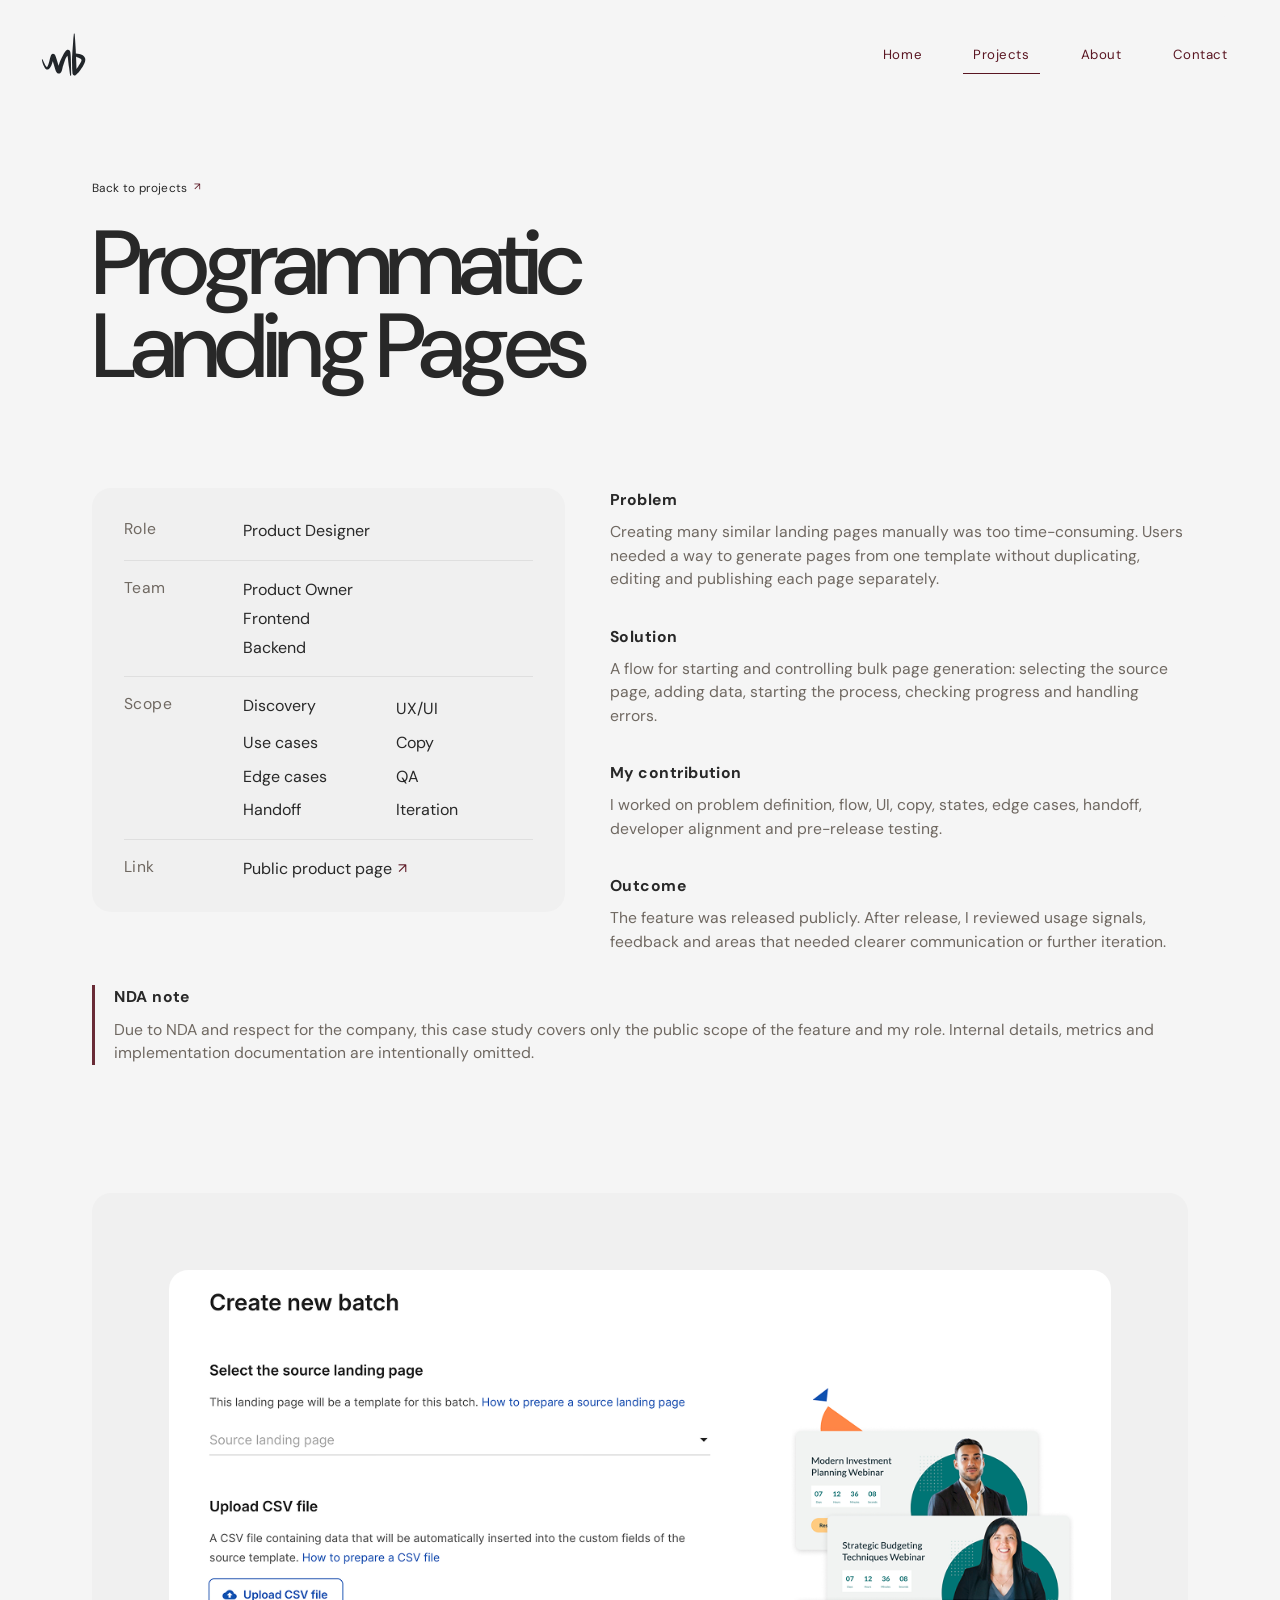
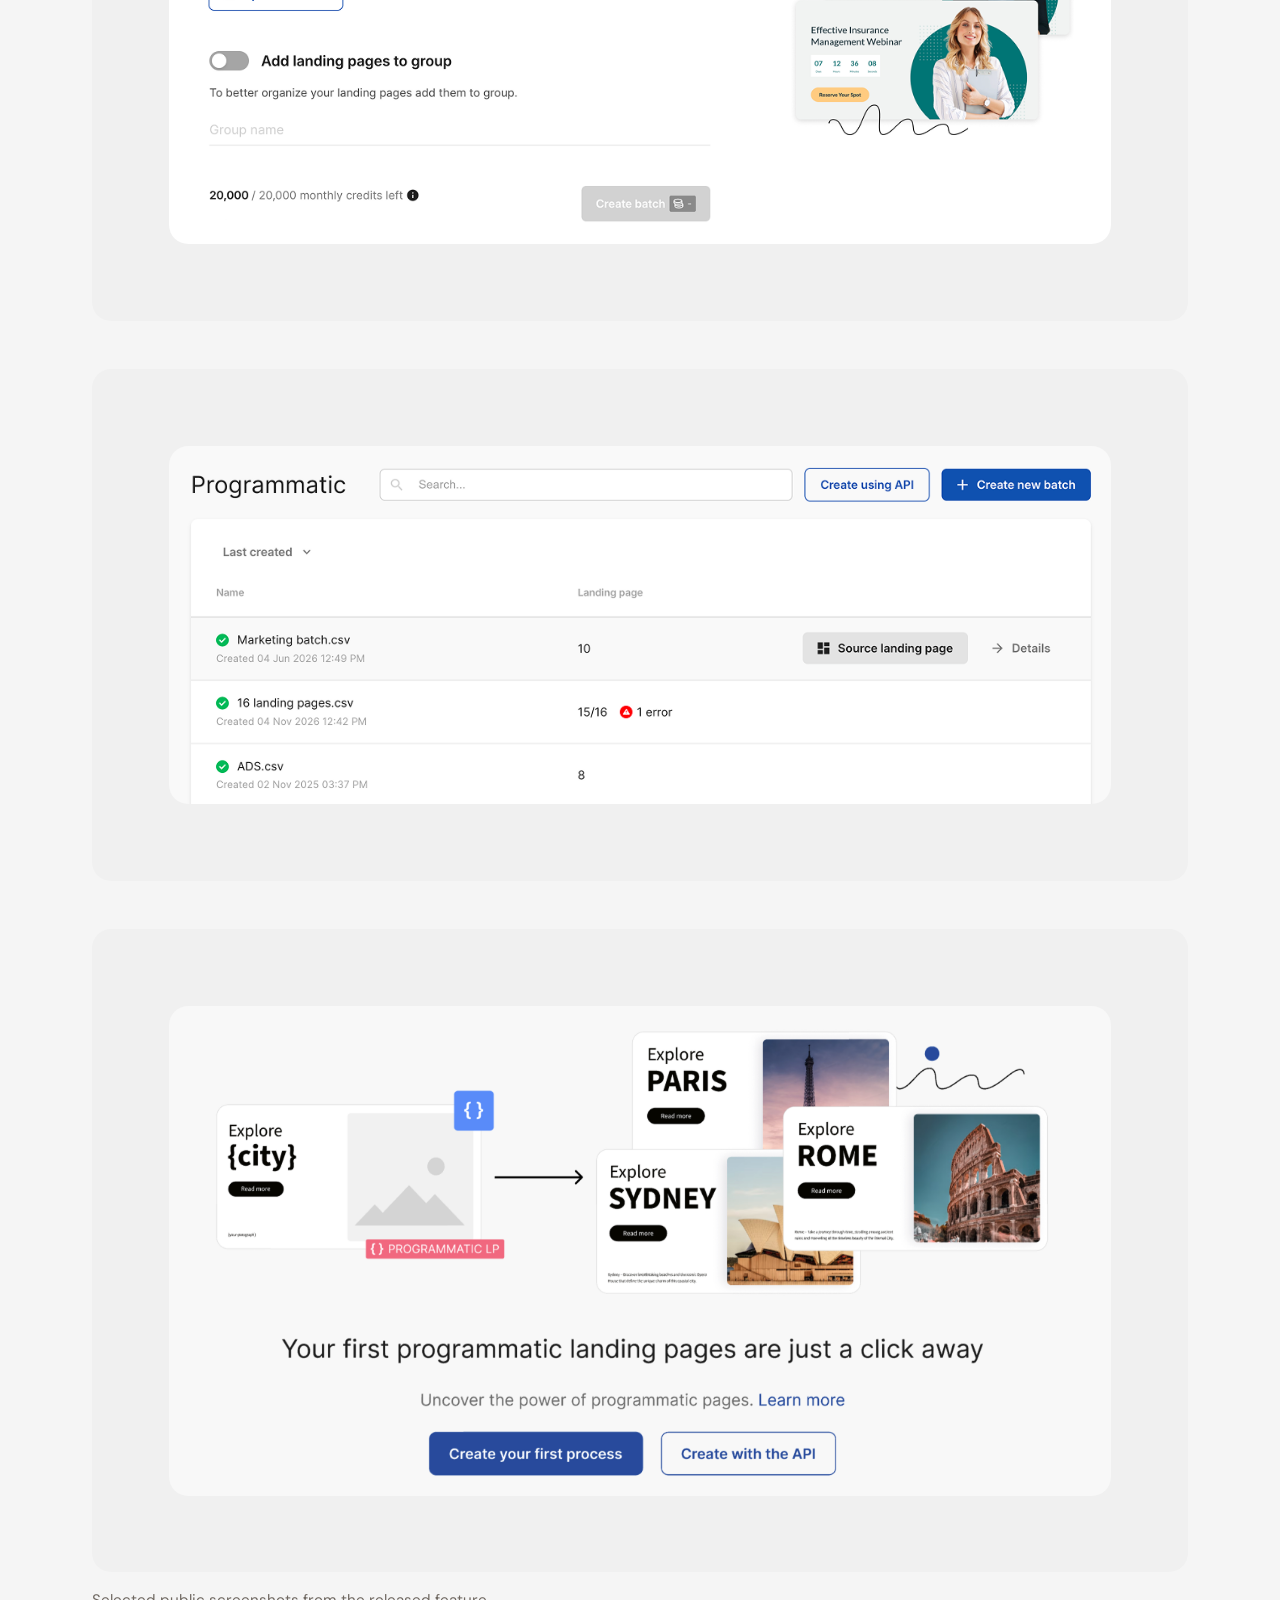
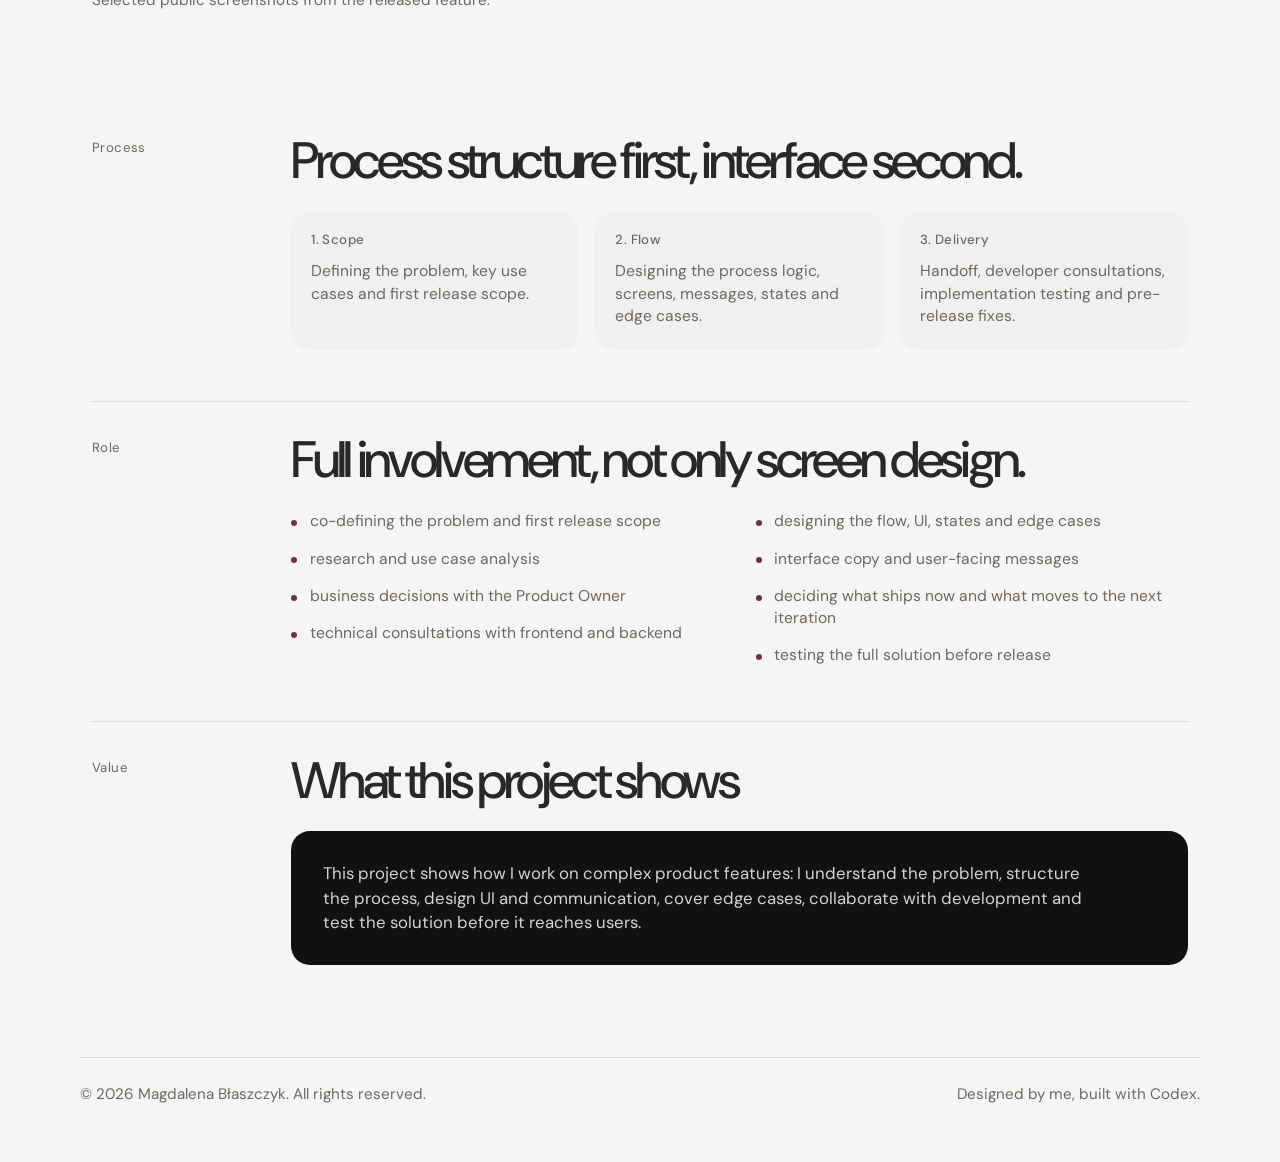
==== projects/programmatic-landing-pages/index.html @ 161ae2fd "Initial portfolio website" ====
<!DOCTYPE html>
<html lang="en">
  <head>
    <meta charset="UTF-8" />
    <meta name="viewport" content="width=device-width, initial-scale=1.0" />
    <title>Programmatic Landing Pages | Magdalena Błaszczyk</title>
    <meta
      name="description"
      content="Public portfolio case study for Programmatic Landing Pages by Magdalena Błaszczyk."
    />
    <link rel="preconnect" href="https://fonts.googleapis.com" />
    <link rel="preconnect" href="https://fonts.gstatic.com" crossorigin />
    <link
      href="https://fonts.googleapis.com/css2?family=DM+Sans:wght@400;500;700&display=swap"
      rel="stylesheet"
    />
    <link
      href="https://cdn.jsdelivr.net/npm/bootstrap@5.3.3/dist/css/bootstrap.min.css"
      rel="stylesheet"
      integrity="sha384-QWTKZyjpPEjISv5WaRU9OFeRpok6YctnYmDr5pNlyT2bRjXh0JMhjY6hW+ALEwIH"
      crossorigin="anonymous"
    />
    <link rel="stylesheet" href="../../styles.css" />
  </head>
  <body data-page="project-detail">
    <header class="site-header" id="site-header">
      <div class="container">
        <div class="header-shell">
          <a class="brand-mark" href="../../index.html" aria-label="Go to home page">
            <!-- TODO: Replace assets/logo.svg with your own final logo file if needed. -->
            <img
              src="../../assets/logo.svg"
              alt="Magdalena Błaszczyk logo"
              class="brand-logo"
              onerror="this.replaceWith(Object.assign(document.createElement('span'), {className: 'brand-fallback', textContent: 'MB'}));"
            />
          </a>
          <button
            class="nav-toggle"
            type="button"
            aria-expanded="false"
            aria-controls="site-nav"
            aria-label="Open navigation"
          >
            <span></span>
            <span></span>
          </button>
          <nav class="site-nav" id="site-nav" aria-label="Primary">
            <a class="nav-link" href="../../index.html">Home</a>
            <a class="nav-link is-active" href="../../projects.html">Projects</a>
            <a class="nav-link" href="../../about.html">About</a>
            <a class="nav-link" href="../../index.html#contact">Contact</a>
          </nav>
        </div>
      </div>
    </header>

    <main id="main-content">
      <section class="section-space page-intro project-page-hero">
        <div class="container">
          <a class="back-link reveal" href="../../projects.html">Back to projects</a>
          <h1 class="page-title project-page-title reveal">Programmatic Landing Pages</h1>

          <div class="project-page-intro-grid">
            <aside class="project-page-meta-card reveal" aria-label="Project metadata">
              <div class="project-page-meta-row">
                <p class="project-page-meta-label">Role</p>
                <div class="project-page-meta-value">
                  <p>Product Designer</p>
                </div>
              </div>
              <div class="project-page-meta-row">
                <p class="project-page-meta-label">Team</p>
                <div class="project-page-meta-value">
                  <p>Product Owner</p>
                  <p>Frontend</p>
                  <p>Backend</p>
                </div>
              </div>
              <div class="project-page-meta-row">
                <p class="project-page-meta-label">Scope</p>
                <div class="project-page-meta-value project-page-meta-scope">
                  <p>Discovery</p>
                  <p>UX/UI</p>
                  <p>Use cases</p>
                  <p>Copy</p>
                  <p>Edge cases</p>
                  <p>QA</p>
                  <p>Handoff</p>
                  <p>Iteration</p>
                </div>
              </div>
              <div class="project-page-meta-row">
                <p class="project-page-meta-label">Link</p>
                <div class="project-page-meta-value">
                  <p>
                    <a
                      class="project-page-inline-link"
                      href="https://landingi.com/product/programmatic-landing-pages/"
                      target="_blank"
                      rel="noreferrer"
                    >
                      Public product page
                    </a>
                  </p>
                </div>
              </div>
            </aside>

            <div class="project-page-summary reveal">
              <article class="project-page-summary-block">
                <h2>Problem</h2>
                <p>
                  Creating many similar landing pages manually was too time-consuming. Users needed a
                  way to generate pages from one template without duplicating, editing and publishing
                  each page separately.
                </p>
              </article>
              <article class="project-page-summary-block">
                <h2>Solution</h2>
                <p>
                  A flow for starting and controlling bulk page generation: selecting the source page,
                  adding data, starting the process, checking progress and handling errors.
                </p>
              </article>
              <article class="project-page-summary-block">
                <h2>My contribution</h2>
                <p>
                  I worked on problem definition, flow, UI, copy, states, edge cases, handoff,
                  developer alignment and pre-release testing.
                </p>
              </article>
              <article class="project-page-summary-block">
                <h2>Outcome</h2>
                <p>
                  The feature was released publicly. After release, I reviewed usage signals, feedback
                  and areas that needed clearer communication or further iteration.
                </p>
              </article>
            </div>
          </div>
          <article class="project-page-summary-note reveal">
            <h2>NDA note</h2>
            <p>
              Due to NDA and respect for the company, this case study covers only the public scope of
              the feature and my role. Internal details, metrics and implementation documentation are
              intentionally omitted.
            </p>
          </article>
        </div>
      </section>

      <section class="section-space section-tight-top">
        <div class="container">
          <figure class="project-page-visual reveal">
            <div class="project-page-visual-gallery-shell">
              <div class="project-page-visual-card">
                <img
                  src="../../assets/images/programmatic-frame-5532.png"
                  alt="Programmatic Landing Pages batch creation flow"
                  class="project-page-visual-image"
                />
              </div>
              <div class="project-page-visual-card">
                <img
                  src="../../assets/images/programmatic-frame-5533.png"
                  alt="Programmatic Landing Pages list view"
                  class="project-page-visual-image"
                />
              </div>
              <div class="project-page-visual-card">
                <img
                  src="../../assets/images/programmatic-frame-5534.png"
                  alt="Programmatic Landing Pages empty state and onboarding screen"
                  class="project-page-visual-image"
                />
              </div>
            </div>
            <figcaption>Selected public screenshots from the released feature.</figcaption>
          </figure>
        </div>
      </section>

      <section class="section-space section-tight-top">
        <div class="container">
          <section class="project-page-split-section reveal" aria-labelledby="project-process-title">
            <p class="project-page-section-label">Process</p>
            <div class="project-page-section-content">
              <h2 id="project-process-title" class="project-page-section-title">
                Process structure first, interface second.
              </h2>
              <div class="project-page-process-grid">
                <article class="project-page-process-card">
                  <h3>1. Scope</h3>
                  <p>Defining the problem, key use cases and first release scope.</p>
                </article>
                <article class="project-page-process-card">
                  <h3>2. Flow</h3>
                  <p>Designing the process logic, screens, messages, states and edge cases.</p>
                </article>
                <article class="project-page-process-card">
                  <h3>3. Delivery</h3>
                  <p>Handoff, developer consultations, implementation testing and pre-release fixes.</p>
                </article>
              </div>
            </div>
          </section>

          <section class="project-page-split-section reveal" aria-labelledby="project-role-title">
            <p class="project-page-section-label">Role</p>
            <div class="project-page-section-content">
              <h2 id="project-role-title" class="project-page-section-title">
                Full involvement, not only screen design.
              </h2>
              <ul class="project-page-role-list">
                <li>co-defining the problem and first release scope</li>
                <li>research and use case analysis</li>
                <li>business decisions with the Product Owner</li>
                <li>technical consultations with frontend and backend</li>
                <li>designing the flow, UI, states and edge cases</li>
                <li>interface copy and user-facing messages</li>
                <li>deciding what ships now and what moves to the next iteration</li>
                <li>testing the full solution before release</li>
              </ul>
            </div>
          </section>

          <section class="project-page-split-section reveal" aria-labelledby="project-value-title">
            <p class="project-page-section-label">Value</p>
            <div class="project-page-section-content">
              <h2 id="project-value-title" class="project-page-section-title">What this project shows</h2>
              <div class="project-page-value-box">
                <p>
                  This project shows how I work on complex product features: I understand the problem,
                  structure the process, design UI and communication, cover edge cases, collaborate
                  with development and test the solution before it reaches users.
                </p>
              </div>
            </div>
          </section>
        </div>
      </section>
    </main>

    <footer class="site-footer">
      <div class="container footer-shell">
        <p>© 2026 Magdalena Błaszczyk. All rights reserved.</p>
        <p>Designed by me, built with Codex.</p>
      </div>
    </footer>

    <script src="../../script.js"></script>
  </body>
</html>
---- styles.css ----
:root {
  --bg: #f5f5f5;
  --bg-soft: #fafafa;
  --surface: rgba(255, 255, 255, 0.84);
  --surface-strong: rgba(255, 255, 255, 0.94);
  --text: #282828;
  --muted: #6f6861;
  --line: rgba(30, 29, 27, 0.13);
  --line-soft: rgba(30, 29, 27, 0.08);
  --accent: #5a1622;
  --accent-soft: rgba(90, 22, 34, 0.08);
  --shadow: 0 18px 40px rgba(30, 29, 27, 0.04);
  --radius: 6px;
  --radius-sm: 6px;
  --container: 1120px;
  --header-container: 1260px;
  --header-height: 88px;
  --transition: 220ms ease;
}

*,
*::before,
*::after {
  box-sizing: border-box;
}

html {
  scroll-behavior: smooth;
}

body {
  margin: 0;
  font-family: "DM Sans", Inter, "Helvetica Neue", Arial, sans-serif;
  background: var(--bg);
  color: var(--text);
  line-height: 1.6;
  text-rendering: optimizeLegibility;
  min-height: 100vh;
  position: relative;
}

body::before {
  content: "";
  position: fixed;
  inset: 0;
  pointer-events: none;
  opacity: 0.045;
  background-image:
    radial-gradient(circle at 20% 20%, rgba(30, 29, 27, 0.06) 0.55px, transparent 0.8px),
    radial-gradient(circle at 50% 50%, rgba(30, 29, 27, 0.02) 0.35px, transparent 0.68px);
  background-size: 18px 18px, 22px 22px;
}

body.nav-open {
  overflow: hidden;
}

img {
  max-width: 100%;
  display: block;
}

a,
button {
  transition:
    color var(--transition),
    background-color var(--transition),
    border-color var(--transition),
    transform var(--transition),
    box-shadow var(--transition),
    opacity var(--transition);
}

a {
  color: inherit;
  text-decoration: none;
}

a:hover {
  color: var(--accent);
}

button {
  font: inherit;
  cursor: pointer;
}

a:focus-visible,
button:focus-visible {
  outline: 2px solid var(--accent);
  outline-offset: 4px;
}

.container {
  max-width: var(--container);
}

.site-header .container {
  max-width: var(--header-container);
}

.section-space {
  padding: 5.75rem 0;
}

.section-tight-top {
  padding-top: 1rem;
}

.site-header {
  position: sticky;
  top: 0;
  z-index: 30;
  padding: 1rem 0;
}

.header-shell {
  display: flex;
  align-items: center;
  justify-content: space-between;
  gap: 1rem;
  padding: 0.68rem 1.15rem 0.68rem 0.85rem;
  background: transparent;
  backdrop-filter: blur(0);
  -webkit-backdrop-filter: blur(0);
  border: 2px solid transparent;
  border-radius: 100px;
  box-shadow: none;
  min-height: 72px;
  transition:
    background-color var(--transition),
    backdrop-filter var(--transition),
    border-color var(--transition),
    box-shadow var(--transition),
    min-height var(--transition),
    padding var(--transition);
}

.site-header.is-scrolled .header-shell,
.site-header.is-open .header-shell {
  background: rgba(255, 255, 255, 0.85);
  backdrop-filter: blur(12px);
  -webkit-backdrop-filter: blur(12px);
  border-color: rgba(255, 255, 255, 0.15);
  box-shadow: 0 14px 34px rgba(30, 29, 27, 0.05);
  min-height: 64px;
  padding-top: 0.5rem;
  padding-bottom: 0.5rem;
}

.brand-mark {
  flex-shrink: 0;
}

.brand-logo,
.brand-fallback {
  width: 52px;
  height: 52px;
  border-radius: 12px;
}

.brand-fallback {
  display: inline-flex;
  align-items: center;
  justify-content: center;
  background: var(--surface-strong);
  border: 1px solid var(--line);
  color: var(--accent);
  font-weight: 700;
  letter-spacing: 0.06em;
}

.site-nav {
  display: flex;
  align-items: center;
  gap: 1.9rem;
}

.nav-link {
  position: relative;
  display: inline-flex;
  align-items: center;
  padding: 0.45rem 0.65rem;
  border-radius: 999px;
  color: var(--accent);
  text-transform: none;
  letter-spacing: 0.04em;
  font-size: 0.83rem;
  line-height: 1;
  transition:
    color var(--transition),
    background-color var(--transition);
}

.nav-link::after {
  content: "";
  position: absolute;
  left: 0;
  bottom: -0.32rem;
  width: 100%;
  height: 1px;
  background: currentColor;
  transform: scaleX(0);
  transform-origin: left center;
  transition: transform 220ms ease;
}

.nav-link.is-active,
.nav-link:hover,
.nav-link:focus-visible {
  color: var(--accent);
}

.nav-link.is-active::after,
.nav-link:hover::after,
.nav-link:focus-visible::after {
  transform: scaleX(1);
}

.nav-toggle {
  display: none;
  width: 52px;
  height: 52px;
  border-radius: 50%;
  border: 1px solid var(--line);
  background: transparent;
  padding: 0;
  align-items: center;
  justify-content: center;
  flex-direction: column;
  gap: 0.32rem;
}

.nav-toggle span {
  width: 18px;
  height: 1.5px;
  background: var(--text);
  display: block;
}

.hero-section {
  padding-top: 5rem;
  position: relative;
}

.hero-composition {
  display: grid;
  grid-template-columns: 1fr;
  gap: 0;
  align-items: start;
  position: relative;
  z-index: 1;
  min-height: 400px;
}

.hero-aside {
  min-width: 0;
  padding-top: 0.65rem;
  padding-left: 0;
}

.hero-subcontent {
  display: flex;
  flex-direction: column;
  gap: 1rem;
  margin-top: 2.15rem;
  min-width: 0;
}

.hero-meta-copy {
  margin: 0;
  max-width: 30.5rem;
  color: var(--muted);
  font-size: 0.95rem;
  line-height: 1.4;
  text-transform: none;
  letter-spacing: 0.02em;
}

.hero-bottom-row {
  display: flex;
  align-items: center;
  justify-content: space-between;
  gap: 2rem;
  width: 100%;
}

.hero-meta-links {
  display: flex;
  align-items: center;
  justify-content: flex-end;
  gap: 1.9rem;
}

.hero-meta-link {
  position: relative;
  display: inline-flex;
  align-items: center;
  gap: 0.35rem;
  color: var(--accent);
  text-transform: none;
  letter-spacing: 0.04em;
  font-size: 0.83rem;
  line-height: 1;
}

.hero-meta-link::after {
  content: "";
  position: absolute;
  left: 0;
  bottom: -0.32rem;
  width: 100%;
  height: 1px;
  background: currentColor;
  transform: scaleX(0);
  transform-origin: left center;
  transition: transform 220ms ease;
}

.hero-meta-link-icon {
  font-size: 0.9em;
  line-height: 1;
}

.hero-meta-link:hover,
.hero-meta-link:focus-visible {
  color: var(--accent);
}

.hero-meta-link:hover::after,
.hero-meta-link:focus-visible::after {
  transform: scaleX(1);
}

.eyebrow,
.label,
.project-number,
.timeline-years,
.back-link,
.section-link a,
.project-record-label {
  color: var(--accent);
  text-transform: none;
  letter-spacing: 0.03em;
  font-size: 0.74rem;
}

.hero-title,
.page-title {
  font-size: clamp(4.1rem, 8.5vw, 8.1rem);
  line-height: 0.88;
  letter-spacing: -0.065em;
  margin: 0;
  max-width: 8.5ch;
}

.hero-title {
  position: relative;
  display: inline-block;
  max-width: none;
  overflow: visible;
}

.hero-title-animated {
  max-width: none;
  display: inline-block;
  position: relative;
  z-index: 1;
  font-size: clamp(4.45rem, 8.5vw, 7.35rem);
  line-height: 1.02;
  white-space: nowrap;
  padding-right: 0.22em;
  padding-bottom: 0.12em;
  animation: heroRevealSlide 900ms cubic-bezier(0.22, 1, 0.36, 1) 120ms both;
}

.hero-title-hover-target {
  display: inline-flex;
  align-items: center;
  gap: 0;
  cursor: default;
}

.hero-title-text {
  display: block;
}

.hero-name-hover {
  position: relative;
  display: inline-block;
  margin-left: 0.19em;
  padding-right: 0.18em;
  cursor: default;
  overflow: visible;
  vertical-align: baseline;
}

.hero-name-image {
  display: block;
  width: 260px;
  height: auto;
  object-fit: contain;
  transform: translateY(0.15em);
  user-select: none;
  -webkit-user-drag: none;
}

.hero-name-star {
  position: absolute;
  top: 0.3em;
  right: 0.04em;
  width: 0.2em;
  height: 0.2em;
  transform: translate(48%, -20%);
  transform-origin: 50% 50%;
  opacity: 0.92;
  pointer-events: none;
  animation: heroStarSpin 10s linear infinite;
}

.hero-name-tooltip {
  display: none;
}

.hero-name-tooltip-floating {
  position: fixed;
  left: 0;
  top: 0;
  z-index: 50;
  display: grid;
  gap: 0.28rem;
  width: max-content;
  max-width: none;
  padding: 0.85rem 1rem 0.9rem;
  background: rgba(255, 255, 255, 0.85);
  color: var(--text);
  font-size: 0.88rem;
  line-height: 1.4;
  letter-spacing: -0.012em;
  white-space: nowrap;
  border-radius: 12px;
  box-shadow: 0 14px 34px rgba(30, 29, 27, 0.05);
  border: 2px solid rgba(255, 255, 255, 0.15);
  opacity: 0;
  visibility: hidden;
  transition:
    opacity 180ms ease,
    visibility 180ms ease;
  pointer-events: none;
  backdrop-filter: blur(12px);
  -webkit-backdrop-filter: blur(12px);
}

.hero-name-tooltip-floating span:first-child {
  color: var(--text);
}

.hero-name-tooltip-floating span:last-child {
  color: var(--accent);
}

.hero-name-tooltip-floating.is-active {
  opacity: 1;
  visibility: visible;
}

.hero-name-tooltip-floating-single {
  display: inline-flex;
  align-items: center;
  gap: 0;
  padding: 0.7rem 0.9rem 0.76rem;
  line-height: 1;
}

.hero-aside-copy {
  margin: 1.4rem 0 0;
  max-width: 38rem;
  color: var(--muted);
  font-size: 0.98rem;
  line-height: 1.42;
}

.hero-experience {
  margin: 0;
  color: var(--accent);
  text-transform: none;
  letter-spacing: 0.04em;
  font-size: 0.95rem;
  line-height: 1;
}

.hero-experience strong {
  font-weight: 700;
}

.project-record-meta p,
.project-facts p {
  margin: 0;
  color: var(--muted);
}

.project-record-meta span,
.project-facts span {
  display: block;
  margin-bottom: 0.25rem;
  color: var(--accent);
  text-transform: none;
  letter-spacing: 0.03em;
  font-size: 0.72rem;
}

.hero-copy,
.page-intro-copy,
.about-preview,
.case-study-block,
.about-block {
  font-size: 1.05rem;
}

.hero-copy p,
.page-intro-copy,
.about-preview > p,
.case-study-block p,
.about-block p {
  color: var(--muted);
}

.hero-links,
.contact-actions,
.contact-cta {
  display: flex;
  flex-wrap: wrap;
  gap: 1rem 1.4rem;
  margin-top: 1.6rem;
}

.text-link,
.back-link,
.next-project a,
.section-link a {
  display: inline-flex;
  align-items: center;
  gap: 0.4rem;
  color: var(--text);
}

.text-link::after,
.back-link::after,
.next-project a::after,
.section-link a::after {
  content: "↗";
  color: var(--accent);
  font-size: 0.88em;
  transform: translateY(-1px);
}

.button-link {
  display: inline-flex;
  align-items: center;
  justify-content: center;
  min-height: 50px;
  padding: 0.9rem 1.35rem;
  border-radius: 999px;
  border: 1px solid var(--line);
}

.button-link-primary {
  background: var(--accent);
  color: #f8f4f0;
  border-color: var(--accent);
}

.button-link-primary:hover {
  color: #f8f4f0;
  transform: translateY(-1px);
}

.button-link-secondary {
  background: rgba(255, 251, 247, 0.55);
  color: var(--text);
}

.button-link-secondary:hover {
  background: rgba(255, 251, 247, 0.82);
}

.section-heading {
  margin-bottom: 3rem;
}

.section-heading h2,
.contact-intro h2 {
  font-size: clamp(2.25rem, 4vw, 3.25rem);
  line-height: 1.02;
  letter-spacing: -0.05em;
  margin: 0.35rem 0 0;
  max-width: 14ch;
}

.section-project-archive {
  padding-top: 2rem;
}

.project-archive-grid {
  display: grid;
  grid-template-columns: repeat(2, minmax(0, 1fr));
  gap: 2rem 1.5rem;
}

.archive-project {
  min-width: 0;
}

.archive-project-visual {
  position: relative;
  display: block;
  overflow: hidden;
  border: 1px solid rgba(30, 29, 27, 0.08);
  background: #e9e7ec;
  aspect-ratio: 1.22 / 1;
  border-radius: 1.2rem;
}

.archive-project-visual::before {
  content: "";
  position: absolute;
  inset: 0;
  transition:
    transform 320ms ease,
    filter 320ms ease,
    opacity 320ms ease;
}

.archive-project-visual::after {
  content: "";
  position: absolute;
  inset: 0;
  background: rgba(255, 255, 255, 0.1);
  opacity: 0;
  transition: opacity 320ms ease;
}

.archive-project-visual:hover::before,
.archive-project-visual:focus-visible::before {
  transform: scale(1.02);
  filter: saturate(1.04);
}

.archive-project-visual:hover::after,
.archive-project-visual:focus-visible::after {
  opacity: 1;
}

.archive-project-visual-one::before {
  background:
    radial-gradient(52% 58% at 78% 18%, rgba(198, 187, 233, 0.84) 0%, rgba(198, 187, 233, 0) 72%),
    radial-gradient(44% 56% at 12% 88%, rgba(207, 172, 224, 0.7) 0%, rgba(207, 172, 224, 0) 75%),
    linear-gradient(140deg, #e9aa47 0%, #f2b259 34%, #ef9b46 72%, #f2a451 100%);
}

.archive-project-visual-two::before {
  background:
    radial-gradient(38% 24% at 84% 50%, rgba(255, 255, 255, 0.65) 0%, rgba(255, 255, 255, 0) 70%),
    linear-gradient(180deg, #efedf3 0%, #e9e7ef 100%);
}

.archive-project:nth-child(2) .archive-project-visual {
  aspect-ratio: 1.1 / 1;
}

.archive-project:nth-child(3) {
  margin-top: -3.2rem;
}

.archive-project-visual-three::before {
  background:
    radial-gradient(44% 60% at 36% 74%, rgba(38, 130, 248, 0.62) 0%, rgba(38, 130, 248, 0) 62%),
    radial-gradient(34% 30% at 44% 46%, rgba(16, 35, 81, 0.7) 0%, rgba(16, 35, 81, 0) 74%),
    linear-gradient(180deg, #020510 0%, #08142d 45%, #0c244f 100%);
}

.archive-project-visual-four::before {
  background:
    radial-gradient(20% 20% at 78% 44%, rgba(57, 127, 230, 0.26) 0%, rgba(57, 127, 230, 0) 100%),
    linear-gradient(180deg, #1f4589 0%, #1f4382 100%);
}

.archive-project-image-copy {
  position: absolute;
  inset: 50% auto auto 50%;
  transform: translate(-50%, -50%);
  z-index: 1;
  color: rgba(255, 255, 255, 0.92);
  font-size: clamp(2.4rem, 4vw, 3.5rem);
  line-height: 1;
  letter-spacing: -0.05em;
  text-align: center;
}

.archive-project-meta {
  display: flex;
  align-items: flex-start;
  justify-content: space-between;
  gap: 1.5rem;
  padding-top: 0.8rem;
}

.archive-project-copy {
  min-width: 0;
}

.archive-project-title {
  margin: 0;
  font-size: 1.02rem;
  line-height: 1.25;
  letter-spacing: -0.02em;
}

.archive-project-title a:hover {
  color: var(--text);
}

.archive-project-description {
  margin: 0.25rem 0 0;
  color: var(--muted);
  font-size: 0.95rem;
  line-height: 1.35;
}

.archive-project-link {
  flex-shrink: 0;
  margin-top: 0.05rem;
}

.archive-projects-more {
  margin-top: 2.75rem;
}

.project-featured-list {
  display: grid;
  gap: 4rem;
}

.project-feature {
  display: grid;
  gap: 2rem;
  align-items: center;
  padding-top: 2rem;
  border-top: 1px solid var(--line);
  position: relative;
}

.project-feature::before {
  content: "";
  position: absolute;
  left: 0;
  top: 2rem;
  width: 24px;
  height: 1px;
  background: rgba(90, 22, 34, 0.6);
}

.project-feature-one {
  grid-template-columns: minmax(0, 0.84fr) minmax(0, 1.16fr);
}

.project-feature-two {
  grid-template-columns: minmax(0, 1.02fr) minmax(0, 0.82fr);
}

.project-feature-three {
  grid-template-columns: minmax(0, 0.9fr) minmax(0, 1.1fr);
}

.project-feature-copy {
  min-width: 0;
}

.project-heading-row {
  display: grid;
  grid-template-columns: auto 1fr;
  gap: 1.1rem;
  align-items: start;
}

.project-index-number {
  font-size: clamp(2rem, 4vw, 3.6rem);
  line-height: 0.9;
  letter-spacing: -0.06em;
  color: rgba(90, 22, 34, 0.56);
  margin: 0.2rem 0 0;
}

.project-title {
  font-size: clamp(1.9rem, 3vw, 2.75rem);
  line-height: 1;
  letter-spacing: -0.05em;
  margin: 0;
}

.project-description,
.project-card p:not(.project-number):not(.project-tag-line) {
  color: var(--muted);
}

.project-description {
  margin: 0.8rem 0 0;
  max-width: 31rem;
  font-size: 1rem;
}

.project-record-meta {
  display: grid;
  grid-template-columns: repeat(2, minmax(0, 1fr));
  gap: 0.85rem 1.5rem;
  margin: 1.8rem 0 1.3rem;
  max-width: 30rem;
}

.section-link {
  margin-top: 2.4rem;
}

.project-visual {
  display: block;
}

.project-visual-wide .project-image-placeholder {
  aspect-ratio: 16 / 10;
}

.project-visual-tall .project-image-placeholder {
  aspect-ratio: 5 / 6.2;
}

.project-visual-medium .project-image-placeholder {
  aspect-ratio: 4 / 3;
}

.about-snapshot {
  padding-top: 0;
}

.snapshot-heading {
  margin-bottom: 2rem;
}

.snapshot-columns {
  display: grid;
  grid-template-columns: repeat(2, minmax(0, 1fr));
  gap: 1.5rem;
  margin-bottom: 1.7rem;
}

.snapshot-card {
  padding: 1.55rem 1.7rem;
  border-radius: 1.2rem;
  background: #f0f0f0;
}

.snapshot-card-title {
  margin: 0;
  font-size: 1rem;
  line-height: 1.3;
}

.snapshot-value p {
  margin: 0;
}

.snapshot-list {
  display: grid;
  gap: 1.2rem;
  margin-top: 1rem;
}

.snapshot-entry-title {
  color: var(--text);
  font-weight: 700;
}

.snapshot-entry p:not(.snapshot-entry-title) {
  color: var(--muted);
}

.snapshot-entry p + p {
  margin-top: 0.2rem;
}

.snapshot-value p:last-child,
.snapshot-tools-copy p:last-child {
  color: var(--muted);
}

.snapshot-tools-row {
  display: flex;
  align-items: flex-start;
  justify-content: space-between;
  gap: 1.5rem;
}

.snapshot-tools-copy {
  display: grid;
  grid-template-columns: minmax(5.5rem, auto) minmax(0, 1fr);
  gap: 1.15rem;
  min-width: 0;
}

.snapshot-tools-copy p {
  margin: 0;
}

.info-grid {
  display: grid;
  grid-template-columns: repeat(2, minmax(0, 1fr));
  gap: 1.75rem;
  margin: 2rem 0;
}

.contact-section {
  padding-top: 0;
}

.contact-intro {
  margin-bottom: 2rem;
}

.contact-grid {
  display: grid;
  grid-template-columns: minmax(0, 1.35fr) minmax(12rem, 0.58fr);
  gap: 2rem;
  align-items: start;
}

.contact-primary {
  min-width: 0;
}

.contact-email {
  font-size: clamp(1.7rem, 3.7vw, 2.85rem);
  letter-spacing: -0.07em;
  line-height: 0.96;
  margin: 0;
}

.contact-email-row {
  display: flex;
  align-items: center;
  gap: 0.9rem;
  flex-wrap: wrap;
}

.contact-email-link {
  position: relative;
}

.contact-email-link:hover,
.contact-email-link:focus-visible {
  color: var(--accent);
}

.contact-copy-wrap {
  position: relative;
  display: inline-flex;
  align-items: center;
}

.contact-copy-icon {
  display: inline-flex;
  align-items: center;
  justify-content: center;
  width: 3rem;
  height: 3rem;
  padding: 0;
  border: 0;
  border-radius: 999px;
  background: transparent;
  color: var(--text);
}

.contact-copy-icon svg {
  width: 1.35rem;
  height: 1.35rem;
  fill: none;
  stroke: currentColor;
  stroke-width: 1.8;
  stroke-linecap: round;
  stroke-linejoin: round;
}

.contact-copy-icon:hover,
.contact-copy-icon:focus-visible {
  color: var(--accent);
}

.contact-links {
  display: flex;
  flex-wrap: wrap;
  align-items: center;
  gap: 1rem;
  justify-items: start;
  padding-top: 0.25rem;
}

.contact-side-link {
  font-size: 0.83rem;
}

.copy-feedback {
  position: absolute;
  left: 50%;
  bottom: calc(100% + 0.65rem);
  margin: 0;
  padding: 0.5rem 0.8rem;
  border-radius: 999px;
  background: rgba(255, 255, 255, 0.85);
  border: 2px solid rgba(255, 255, 255, 0.15);
  backdrop-filter: blur(12px);
  -webkit-backdrop-filter: blur(12px);
  box-shadow: 0 14px 34px rgba(30, 29, 27, 0.05);
  color: var(--text);
  font-size: 0.88rem;
  line-height: 1;
  white-space: nowrap;
  opacity: 0;
  pointer-events: none;
  transform: translateX(-50%) translateY(8px);
  transition:
    opacity 180ms ease,
    transform 180ms ease;
}

.copy-feedback.is-visible {
  opacity: 1;
  transform: translateX(-50%) translateY(0);
}

.copy-feedback.is-success {
  color: #2f7d4a;
}

.footer-shell {
  display: flex;
  flex-wrap: wrap;
  justify-content: space-between;
  gap: 1rem;
  padding: 1.5rem 0 2.5rem;
  border-top: 1px solid var(--line);
  color: var(--muted);
  font-size: 0.95rem;
}

.page-intro {
  padding-top: 4rem;
}

.project-grid {
  display: grid;
  grid-template-columns: repeat(3, minmax(0, 1fr));
  gap: 1.5rem;
}

.project-card {
  padding: 1.35rem;
  border: 1px solid rgba(30, 29, 27, 0.08);
  background: rgba(255, 255, 255, 0.42);
}

.project-card-link {
  display: grid;
  gap: 1rem;
}

.project-card h2,
.case-study-block h2,
.about-block h2 {
  font-size: clamp(1.45rem, 2.6vw, 2.3rem);
  line-height: 1.08;
  letter-spacing: -0.04em;
  margin: 0;
}

.project-tag-line {
  color: var(--text);
  margin: 0;
}

.tag-list {
  display: flex;
  flex-wrap: wrap;
  gap: 0.6rem;
}

.tag-list span {
  display: inline-flex;
  align-items: center;
  min-height: 34px;
  padding: 0.45rem 0.75rem;
  border-radius: 999px;
  color: var(--accent);
  background: rgba(255, 255, 255, 0.56);
  border: 1px solid rgba(30, 29, 27, 0.08);
  font-size: 0.88rem;
}

.back-link {
  margin-bottom: 1.5rem;
}

.case-study-hero figcaption {
  margin-top: 0.85rem;
  color: var(--muted);
  font-size: 0.95rem;
}

.project-image-placeholder {
  aspect-ratio: 16 / 10;
  border: 1px solid rgba(30, 29, 27, 0.08);
  background:
    linear-gradient(135deg, rgba(255, 255, 255, 0.9), rgba(90, 22, 34, 0.03)),
    linear-gradient(180deg, rgba(30, 29, 27, 0.03), rgba(30, 29, 27, 0.01));
  display: flex;
  align-items: flex-end;
  justify-content: flex-start;
  padding: 1.1rem;
  color: var(--muted);
  font-size: 0.92rem;
  box-shadow: var(--shadow);
}

.project-image-large {
  min-height: 28rem;
}

.case-study-layout,
.about-layout {
  display: grid;
  gap: 2rem;
}

.case-study-block,
.about-block {
  max-width: 46rem;
  padding-top: 1.4rem;
  border-top: 1px solid var(--line);
}

.case-study-gallery {
  display: grid;
  grid-template-columns: repeat(2, minmax(0, 1fr));
  gap: 1.25rem;
}

.project-page-hero {
  padding-bottom: 3rem;
}

.project-page-kicker {
  margin: 0 0 0.85rem;
  color: var(--muted);
  font-size: 0.95rem;
}

.project-page-title {
  max-width: 10ch;
  margin-bottom: 6.2rem;
  font-size: clamp(3.2rem, 7.1vw, 6rem);
  line-height: 0.92;
}

.project-page-intro-grid {
  display: grid;
  grid-template-columns: minmax(17rem, 0.9fr) minmax(0, 1.1fr);
  gap: 2.8rem;
  align-items: start;
}

.project-page-meta-card {
  padding: 1.9rem 2rem;
  border-radius: 1.2rem;
  background: #f0f0f0;
  border: 0;
}

.project-page-meta-row {
  display: grid;
  grid-template-columns: minmax(5.4rem, 0.34fr) minmax(0, 1fr);
  gap: 1.3rem;
  padding: 1rem 0;
  border-top: 1px solid rgba(30, 29, 27, 0.08);
}

.project-page-meta-row:first-child {
  padding-top: 0;
  border-top: 0;
}

.project-page-meta-row:last-child {
  padding-bottom: 0;
}

.project-page-meta-label {
  margin: 0;
  color: var(--muted);
  font-size: 0.98rem;
  line-height: 1.45;
  text-transform: none;
  letter-spacing: 0.03em;
}

.project-page-meta-value p {
  margin: 0;
}

.project-page-meta-value p + p {
  margin-top: 0.2rem;
}

.project-page-meta-scope {
  display: grid;
  grid-template-columns: repeat(2, minmax(0, 1fr));
  gap: 0.3rem 1rem;
}

.project-page-inline-link {
  display: inline-flex;
  align-items: center;
  gap: 0.35rem;
}

.project-page-inline-link::after {
  content: "↗";
  color: var(--accent);
  font-size: 0.88em;
}

.project-page-summary {
  display: grid;
  gap: 2.1rem;
}

.project-page-summary-block h2,
.project-page-summary-note h2 {
  margin: 0 0 0.55rem;
  color: var(--text);
  font-size: 0.98rem;
  line-height: 1.5;
  text-transform: none;
  letter-spacing: 0.03em;
  font-weight: 700;
}

.project-page-summary-block p,
.project-page-summary-note p {
  margin: 0;
  color: var(--muted);
  font-size: 0.98rem;
  line-height: 1.5;
}

.project-page-summary-note {
  margin-top: 2rem;
  margin-bottom: 4rem;
  padding-left: 1.2rem;
  border-left: 3px solid rgba(90, 22, 34, 0.9);
}

.project-page-visual-gallery-shell {
  display: grid;
  gap: 3rem;
  padding: 0;
  border: 0;
  background: transparent;
}

.project-page-visual-card {
  padding: 4.8rem;
  border-radius: 1.2rem;
  background: #f0f0f0;
}

.project-page-visual-image {
  display: block;
  width: 100%;
  height: auto;
  border-radius: 1.2rem;
}

.project-page-visual figcaption {
  margin-top: 0.95rem;
  color: var(--muted);
  font-size: 0.95rem;
}

.project-page-split-section {
  display: grid;
  grid-template-columns: minmax(7rem, 0.19fr) minmax(0, 1fr);
  gap: 1.8rem;
  padding-top: 2.1rem;
  border-top: 1px solid rgba(30, 29, 27, 0.1);
}

.project-page-split-section:first-child {
  padding-top: 0;
  border-top: 0;
}

.project-page-split-section + .project-page-split-section {
  margin-top: 3.2rem;
}

.project-page-section-label {
  margin: 0.2rem 0 0;
  color: var(--muted);
  font-size: 0.83rem;
  line-height: 1.4;
  text-transform: none;
  letter-spacing: 0.03em;
}

.project-page-section-title {
  margin: 0;
  font-size: clamp(2rem, 4.1vw, 3.2rem);
  line-height: 0.98;
  letter-spacing: -0.065em;
}

.project-page-process-grid {
  display: grid;
  grid-template-columns: repeat(3, minmax(0, 1fr));
  gap: 1rem;
  margin-top: 1.6rem;
}

.project-page-process-card {
  padding: 1.2rem 1.25rem 1.35rem;
  border-radius: 1.2rem;
  background: #f0f0f0;
  border: 0;
}

.project-page-process-card h3 {
  margin: 0 0 0.65rem;
  color: var(--muted);
  font-size: 0.83rem;
  line-height: 1.4;
  text-transform: none;
  letter-spacing: 0.03em;
}

.project-page-process-card p {
  margin: 0;
  color: var(--muted);
  font-size: 0.98rem;
  line-height: 1.45;
}

.project-page-role-list {
  margin: 1.55rem 0 0;
  padding: 0;
  list-style: none;
  columns: 2;
  column-gap: 2rem;
}

.project-page-role-list li {
  break-inside: avoid;
  position: relative;
  margin: 0 0 0.9rem;
  padding-left: 1.15rem;
  color: var(--muted);
  font-size: 0.98rem;
  line-height: 1.45;
}

.project-page-role-list li::before {
  content: "";
  position: absolute;
  left: 0;
  top: 0.62rem;
  width: 0.38rem;
  height: 0.38rem;
  border-radius: 50%;
  background: rgba(90, 22, 34, 0.88);
}

.project-page-value-box {
  margin-top: 1.55rem;
  padding: 1.9rem 2rem;
  border-radius: 1.2rem;
  background: rgba(17, 17, 17, 1);
}

.project-page-value-box p {
  margin: 0;
  max-width: 48rem;
  color: rgba(255, 255, 255, 0.82);
  font-size: 1.05rem;
  line-height: 1.45;
}

.next-project {
  margin-top: 3rem;
  padding-top: 1.5rem;
  border-top: 1px solid var(--line);
}

.editorial-list {
  list-style: none;
  padding: 0;
  margin: 1rem 0 0;
  display: grid;
  gap: 0.75rem;
}

.editorial-list li,
.timeline-item p:last-child {
  color: var(--muted);
}

.timeline-item + .timeline-item {
  margin-top: 1.25rem;
}

.reveal {
  opacity: 0;
  transform: translateY(24px);
  transition:
    opacity 560ms ease,
    transform 560ms ease;
}

.reveal.is-visible {
  opacity: 1;
  transform: translateY(0);
}

@keyframes heroReveal {
  from {
    clip-path: inset(0 100% 0 0);
    opacity: 0.35;
  }

  to {
    clip-path: inset(0 0 0 0);
    opacity: 1;
  }
}

@keyframes heroRevealSlide {
  from {
    opacity: 0;
    transform: translateX(-28px);
  }

  to {
    opacity: 1;
    transform: translateX(0);
  }
}

@keyframes heroStarSpin {
  0% {
    transform: translate(48%, -20%) rotate(0deg);
  }

  100% {
    transform: translate(48%, -20%) rotate(360deg);
  }
}

@media (prefers-reduced-motion: reduce) {
  html {
    scroll-behavior: auto;
  }

  *,
  *::before,
  *::after {
    animation: none !important;
    transition: none !important;
  }

  .reveal {
    opacity: 1;
    transform: none;
  }

  .hero-title-animated {
    animation: none;
  }

  .hero-name-star {
    animation: none;
  }
}

@media (max-width: 991.98px) {
  .section-space {
    padding: 4.4rem 0;
  }

  .site-nav {
    position: absolute;
    left: 0;
    right: 0;
    top: calc(100% + 0.75rem);
    flex-direction: column;
    align-items: flex-start;
    gap: 1rem;
    padding: 1.1rem;
    border-radius: 24px;
    background: rgba(255, 255, 255, 0.85);
    border: 2px solid rgba(255, 255, 255, 0.15);
    backdrop-filter: blur(12px);
    -webkit-backdrop-filter: blur(12px);
    box-shadow: 0 25px 50px -12px rgba(0, 0, 0, 0.25);
    opacity: 0;
    pointer-events: none;
    transform: translateY(-8px);
  }

  .site-header.is-open .site-nav {
    opacity: 1;
    pointer-events: auto;
    transform: translateY(0);
  }

  .nav-toggle {
    display: inline-flex;
  }

  .hero-composition,
  .project-feature-one,
  .project-feature-two,
  .project-feature-three,
  .contact-grid,
  .project-grid,
  .case-study-gallery,
  .info-grid,
  .snapshot-columns {
    grid-template-columns: 1fr;
  }

  .hero-composition {
    min-height: auto;
    gap: 2.25rem;
  }

  .project-archive-grid {
    grid-template-columns: 1fr;
    gap: 2rem;
  }

  .snapshot-tools-copy,
  .snapshot-tools-row {
    grid-template-columns: 1fr;
    flex-direction: column;
  }

  .contact-email-row {
    align-items: flex-start;
  }

  .copy-feedback {
    left: 50%;
    bottom: calc(100% + 0.55rem);
    transform: translateX(-50%) translateY(8px);
  }

  .copy-feedback.is-visible {
    transform: translateX(-50%) translateY(0);
  }

  .project-page-intro-grid,
  .project-page-split-section,
  .project-page-visual-frame {
    grid-template-columns: 1fr;
  }

  .project-page-split-section {
    gap: 1rem;
  }

  .project-page-process-grid {
    grid-template-columns: 1fr;
  }

  .project-page-role-list {
    columns: 1;
  }

  .project-page-browser-bar {
    flex-wrap: wrap;
  }

  .project-page-browser-bar p:last-child {
    margin-left: 0;
  }

  .project-page-visual-sidebar {
    border-right: 0;
    border-bottom: 1px solid rgba(30, 29, 27, 0.08);
  }

  .archive-project-meta,
  .hero-bottom-row {
    flex-direction: column;
    align-items: flex-start;
  }

  .archive-project-link {
    margin-top: 0.1rem;
  }

  .hero-aside {
    padding-top: 2rem;
    padding-left: 0;
  }

  .hero-subcontent {
    margin-top: 0.35rem;
    gap: 0.9rem;
  }

  .hero-meta-copy {
    max-width: 24rem;
  }

  .hero-bottom-row,
  .hero-meta-links {
    justify-content: flex-start;
    flex-wrap: wrap;
    gap: 1.4rem;
  }

  .hero-display {
    padding-top: 0;
  }

  .hero-display .hero-title {
    white-space: normal;
  }

  .project-record-meta {
    grid-template-columns: 1fr;
  }
}

@media (max-width: 767.98px) {
  .site-header {
    padding: 0.75rem 0;
  }

  .header-shell {
    min-height: 76px;
  }

  .hero-section,
  .page-intro {
    padding-top: 2.35rem;
  }

  .hero-title,
  .page-title {
    font-size: clamp(3.1rem, 15vw, 4.9rem);
    max-width: 100%;
  }

  .hero-title-animated {
    white-space: normal;
    font-size: clamp(3.4rem, 13vw, 5.2rem);
  }

  .project-index-number {
    font-size: 2.2rem;
  }

  .project-heading-row {
    grid-template-columns: 1fr;
    gap: 0.45rem;
  }

  .contact-email {
    font-size: 1.8rem;
    overflow-wrap: anywhere;
  }

  .project-page-title,
  .project-page-section-title {
    max-width: 100%;
  }

  .project-page-meta-card,
  .project-page-visual-gallery-shell,
  .project-page-value-box {
    padding-left: 1.2rem;
    padding-right: 1.2rem;
  }

  .project-page-meta-row {
    grid-template-columns: 1fr;
    gap: 0.55rem;
  }

  .project-page-meta-scope {
    grid-template-columns: 1fr 1fr;
  }

  .project-page-visual-gallery-shell {
    gap: 1.2rem;
  }

  .project-page-visual-card {
    padding: 1.5rem;
    border-radius: 1.2rem;
  }

  .project-page-visual-image {
    border-radius: 1.2rem;
  }

  .footer-shell {
    flex-direction: column;
  }
}
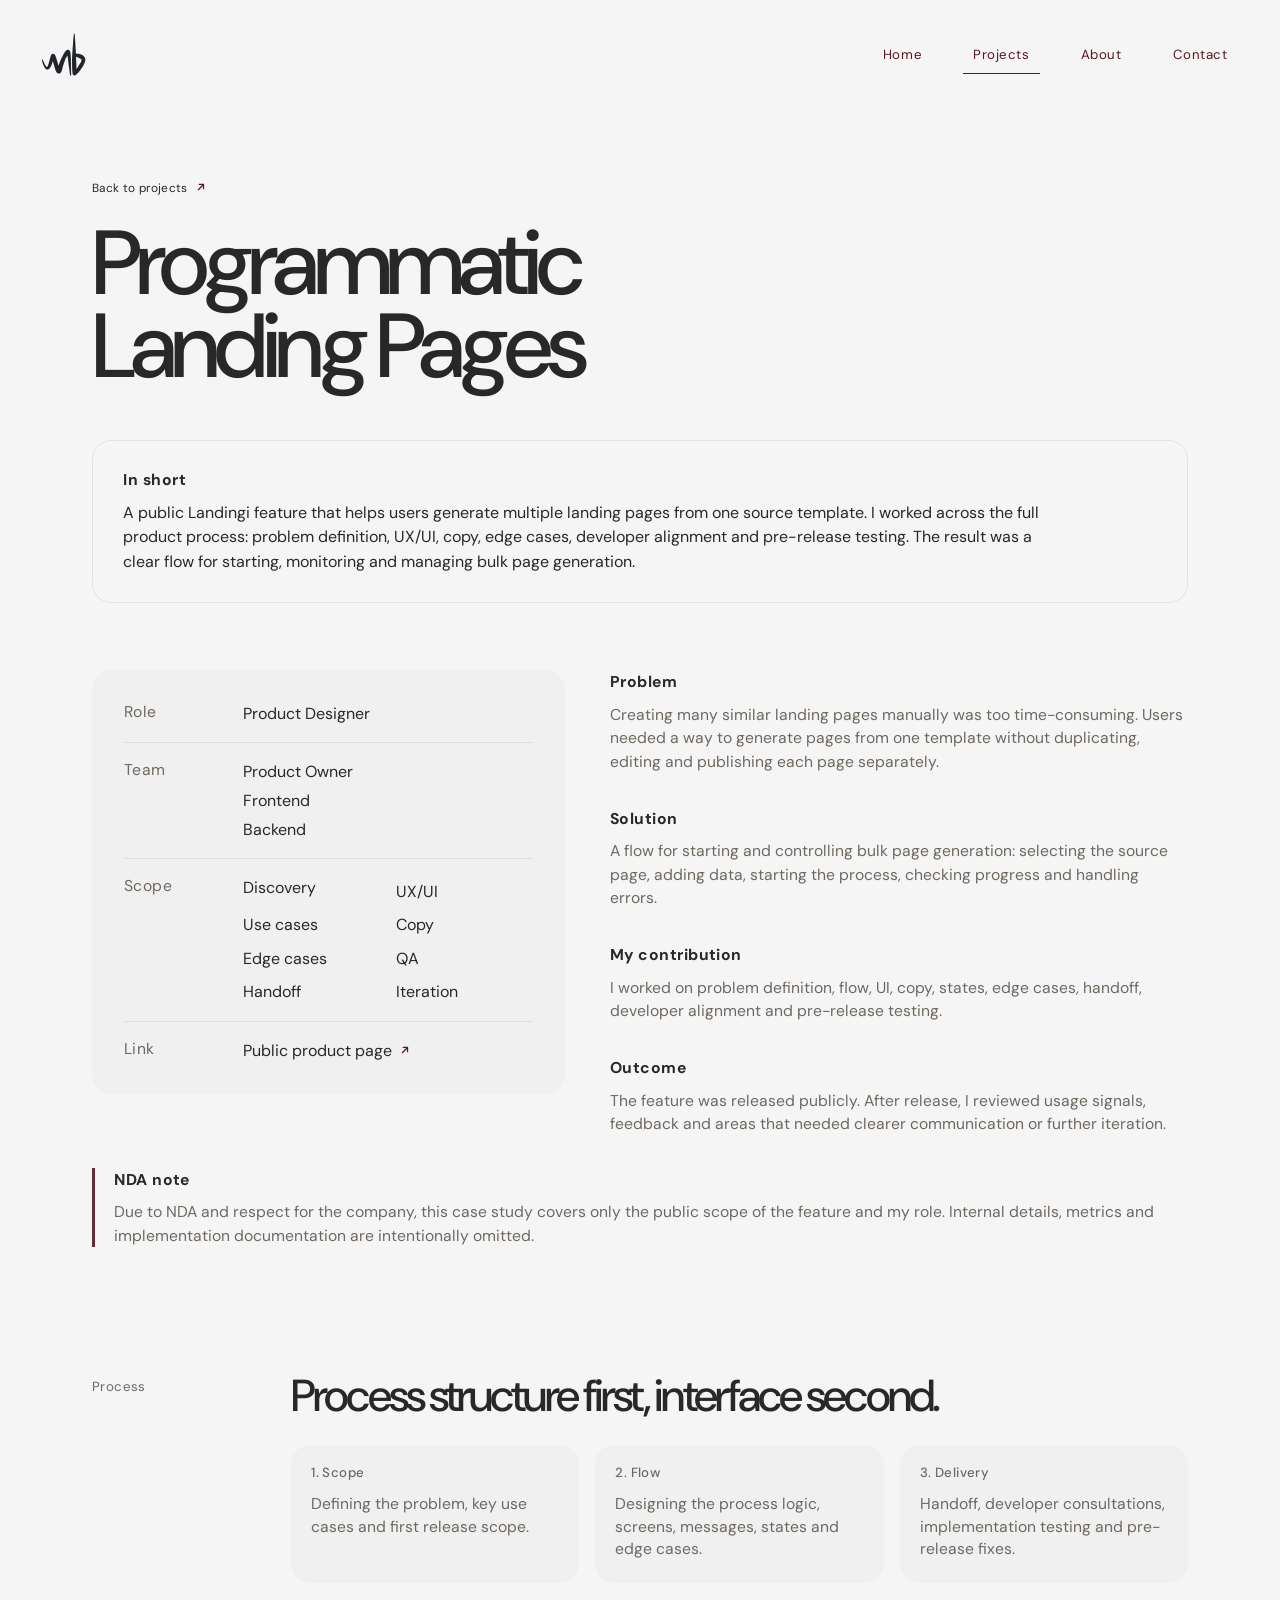
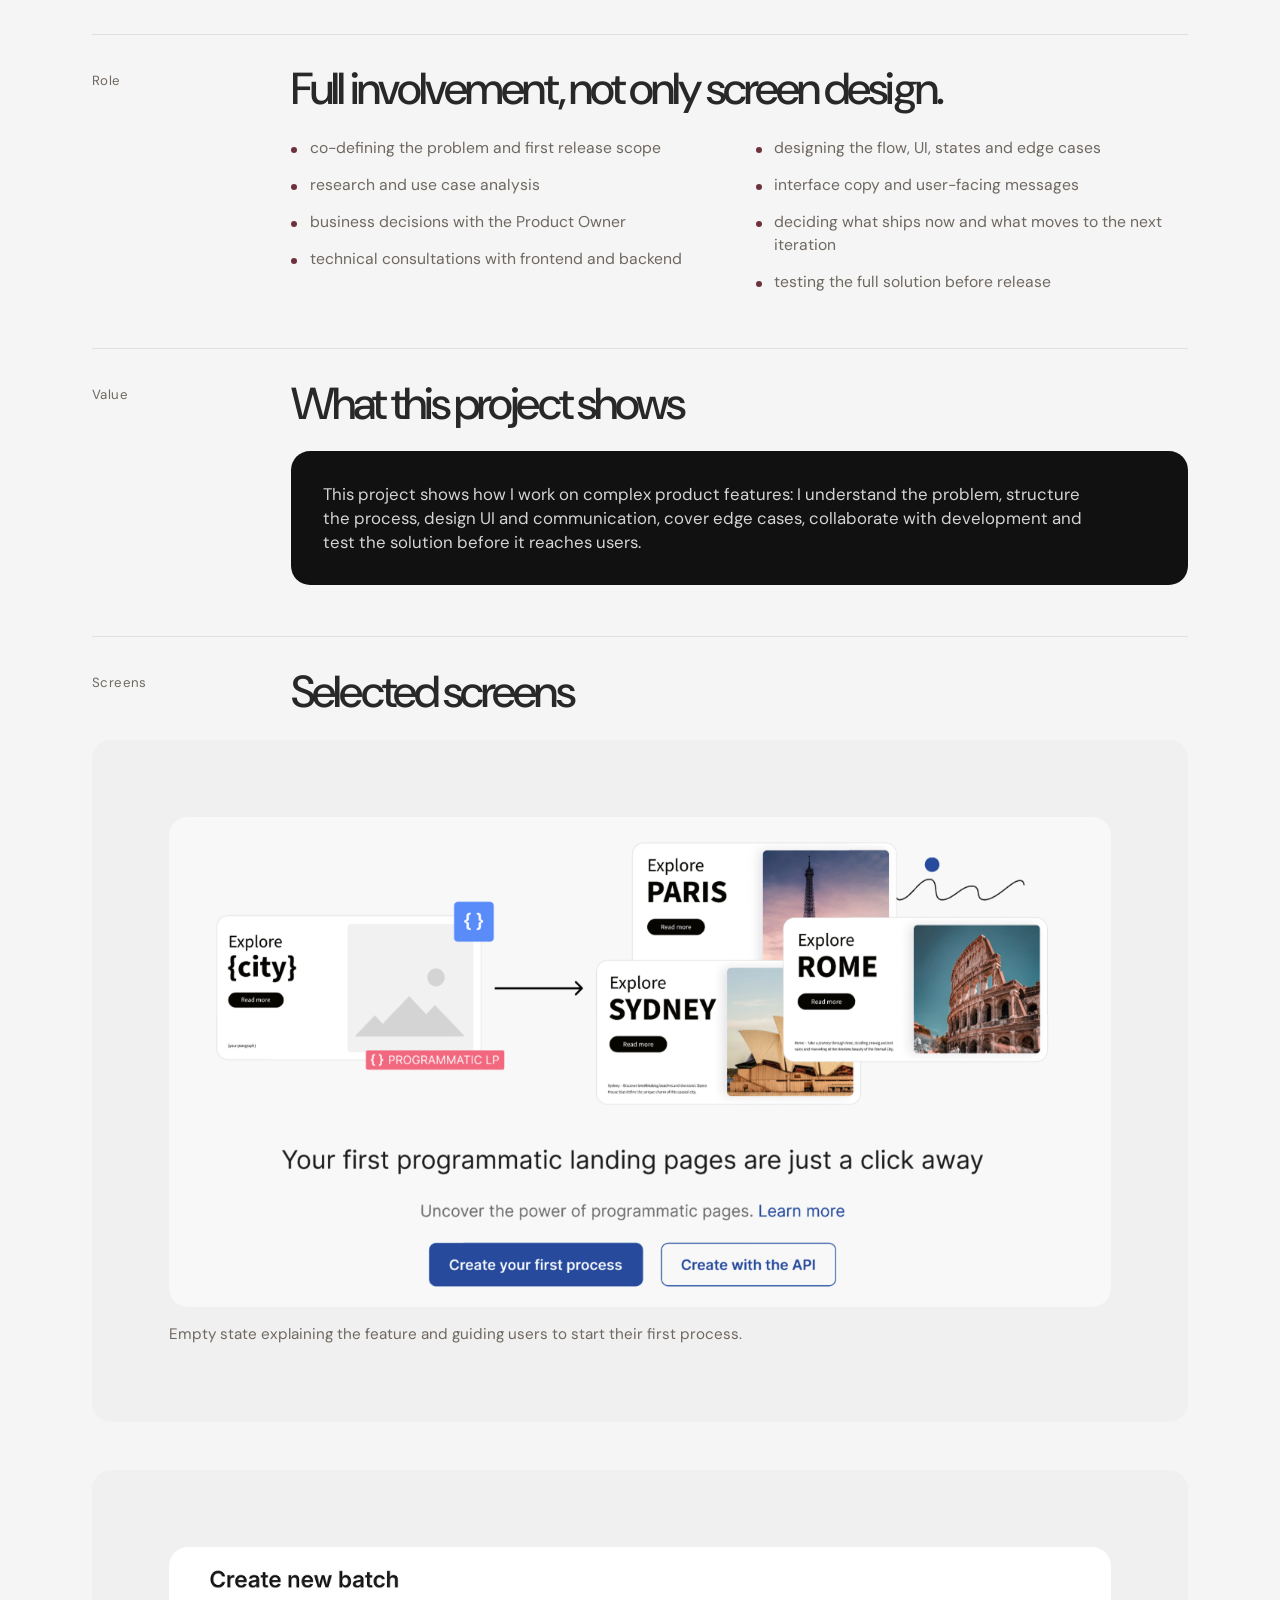
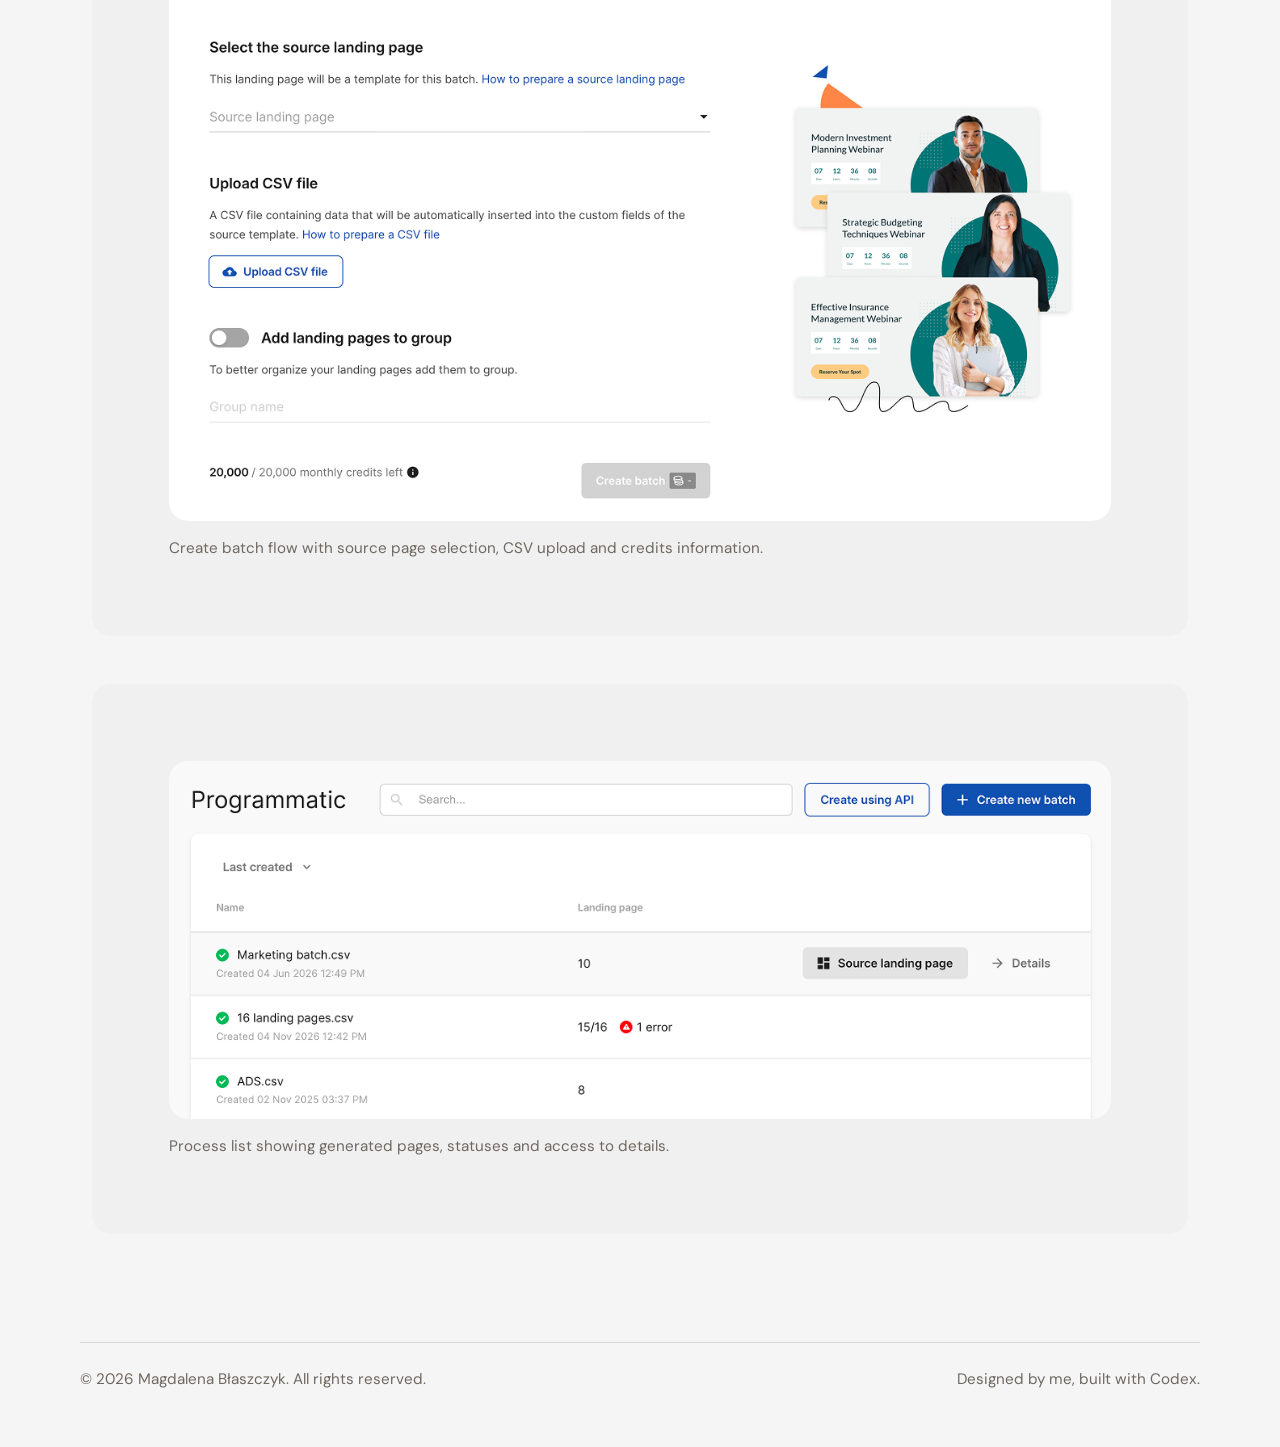
==== commit 6bf91d61: "Update Programmatic Landing Pages case study" ====
--- a/projects/programmatic-landing-pages/index.html
+++ b/projects/programmatic-landing-pages/index.html
@@ -60,6 +60,17 @@
         <div class="container">
           <a class="back-link reveal" href="../../projects.html">Back to projects</a>
           <h1 class="page-title project-page-title reveal">Programmatic Landing Pages</h1>
+          <section class="project-page-summary-panel reveal" aria-labelledby="project-summary-title">
+            <p class="project-page-summary-panel-label" id="project-summary-title">
+              In short
+            </p>
+            <p class="project-page-summary-panel-text">
+              A public Landingi feature that helps users generate multiple landing pages from one
+              source template. I worked across the full product process: problem definition, UX/UI,
+              copy, edge cases, developer alignment and pre-release testing. The result was a clear
+              flow for starting, monitoring and managing bulk page generation.
+            </p>
+          </section>
 
           <div class="project-page-intro-grid">
             <aside class="project-page-meta-card reveal" aria-label="Project metadata">
@@ -147,37 +158,6 @@
               intentionally omitted.
             </p>
           </article>
-        </div>
-      </section>
-
-      <section class="section-space section-tight-top">
-        <div class="container">
-          <figure class="project-page-visual reveal">
-            <div class="project-page-visual-gallery-shell">
-              <div class="project-page-visual-card">
-                <img
-                  src="../../assets/images/programmatic-frame-5532.png"
-                  alt="Programmatic Landing Pages batch creation flow"
-                  class="project-page-visual-image"
-                />
-              </div>
-              <div class="project-page-visual-card">
-                <img
-                  src="../../assets/images/programmatic-frame-5533.png"
-                  alt="Programmatic Landing Pages list view"
-                  class="project-page-visual-image"
-                />
-              </div>
-              <div class="project-page-visual-card">
-                <img
-                  src="../../assets/images/programmatic-frame-5534.png"
-                  alt="Programmatic Landing Pages empty state and onboarding screen"
-                  class="project-page-visual-image"
-                />
-              </div>
-            </div>
-            <figcaption>Selected public screenshots from the released feature.</figcaption>
-          </figure>
         </div>
       </section>
 
@@ -238,6 +218,48 @@
               </div>
             </div>
           </section>
+
+          <section class="project-page-split-section project-page-screens-section reveal" aria-labelledby="selected-screens-title">
+            <p class="project-page-section-label">Screens</p>
+            <div class="project-page-section-content">
+              <h2 id="selected-screens-title" class="project-page-section-title">Selected screens</h2>
+            </div>
+          </section>
+
+          <figure class="project-page-visual reveal">
+            <div class="project-page-visual-gallery-shell">
+              <div class="project-page-visual-card">
+                <img
+                  src="../../assets/images/programmatic-frame-5534.png"
+                  alt="Programmatic Landing Pages empty state and onboarding screen"
+                  class="project-page-visual-image"
+                />
+                <p class="project-page-visual-caption">
+                  Empty state explaining the feature and guiding users to start their first process.
+                </p>
+              </div>
+              <div class="project-page-visual-card">
+                <img
+                  src="../../assets/images/programmatic-frame-5532.png"
+                  alt="Programmatic Landing Pages batch creation flow"
+                  class="project-page-visual-image"
+                />
+                <p class="project-page-visual-caption">
+                  Create batch flow with source page selection, CSV upload and credits information.
+                </p>
+              </div>
+              <div class="project-page-visual-card">
+                <img
+                  src="../../assets/images/programmatic-frame-5533.png"
+                  alt="Programmatic Landing Pages list view"
+                  class="project-page-visual-image"
+                />
+                <p class="project-page-visual-caption">
+                  Process list showing generated pages, statuses and access to details.
+                </p>
+              </div>
+            </div>
+          </figure>
         </div>
       </section>
     </main>
--- a/styles.css
+++ b/styles.css
@@ -318,8 +318,21 @@
 }
 
 .hero-meta-link-icon {
-  font-size: 0.9em;
-  line-height: 1;
+  width: 0.78rem;
+  height: 0.78rem;
+  flex-shrink: 0;
+  background-color: currentColor;
+  -webkit-mask: url("data:image/svg+xml,%3Csvg xmlns='http://www.w3.org/2000/svg' viewBox='0 0 16 16'%3E%3Cpath fill='black' d='M4.75 11.25a.75.75 0 0 1 0-1.06l5.19-5.19H6.5a.75.75 0 0 1 0-1.5h5.25A.75.75 0 0 1 12.5 4.25V9.5a.75.75 0 0 1-1.5 0V6.06l-5.19 5.19a.75.75 0 0 1-1.06 0Z'/%3E%3C/svg%3E")
+    center / contain no-repeat;
+  mask: url("data:image/svg+xml,%3Csvg xmlns='http://www.w3.org/2000/svg' viewBox='0 0 16 16'%3E%3Cpath fill='black' d='M4.75 11.25a.75.75 0 0 1 0-1.06l5.19-5.19H6.5a.75.75 0 0 1 0-1.5h5.25A.75.75 0 0 1 12.5 4.25V9.5a.75.75 0 0 1-1.5 0V6.06l-5.19 5.19a.75.75 0 0 1-1.06 0Z'/%3E%3C/svg%3E")
+    center / contain no-repeat;
+}
+
+.hero-meta-link-icon.is-download {
+  -webkit-mask: url("data:image/svg+xml,%3Csvg xmlns='http://www.w3.org/2000/svg' viewBox='0 0 16 16'%3E%3Cpath fill='black' d='M8 2.75a.75.75 0 0 1 .75.75v5.69l1.72-1.72a.75.75 0 1 1 1.06 1.06l-3 3a.75.75 0 0 1-1.06 0l-3-3a.75.75 0 0 1 1.06-1.06l1.72 1.72V3.5A.75.75 0 0 1 8 2.75ZM3.5 12.25a.75.75 0 0 1 .75.75v.25h7.5V13a.75.75 0 0 1 1.5 0v.75a1 1 0 0 1-1 1h-8.5a1 1 0 0 1-1-1V13a.75.75 0 0 1 .75-.75Z'/%3E%3C/svg%3E")
+    center / contain no-repeat;
+  mask: url("data:image/svg+xml,%3Csvg xmlns='http://www.w3.org/2000/svg' viewBox='0 0 16 16'%3E%3Cpath fill='black' d='M8 2.75a.75.75 0 0 1 .75.75v5.69l1.72-1.72a.75.75 0 1 1 1.06 1.06l-3 3a.75.75 0 0 1-1.06 0l-3-3a.75.75 0 0 1 1.06-1.06l1.72 1.72V3.5A.75.75 0 0 1 8 2.75ZM3.5 12.25a.75.75 0 0 1 .75.75v.25h7.5V13a.75.75 0 0 1 1.5 0v.75a1 1 0 0 1-1 1h-8.5a1 1 0 0 1-1-1V13a.75.75 0 0 1 .75-.75Z'/%3E%3C/svg%3E")
+    center / contain no-repeat;
 }
 
 .hero-meta-link:hover,
@@ -548,9 +561,15 @@
 .back-link::after,
 .next-project a::after,
 .section-link a::after {
-  content: "↗";
-  color: var(--accent);
-  font-size: 0.88em;
+  content: "";
+  width: 0.82rem;
+  height: 0.82rem;
+  flex-shrink: 0;
+  background-color: var(--accent);
+  -webkit-mask: url("data:image/svg+xml,%3Csvg xmlns='http://www.w3.org/2000/svg' viewBox='0 0 16 16'%3E%3Cpath fill='black' d='M4.75 11.25a.75.75 0 0 1 0-1.06l5.19-5.19H6.5a.75.75 0 0 1 0-1.5h5.25A.75.75 0 0 1 12.5 4.25V9.5a.75.75 0 0 1-1.5 0V6.06l-5.19 5.19a.75.75 0 0 1-1.06 0Z'/%3E%3C/svg%3E")
+    center / contain no-repeat;
+  mask: url("data:image/svg+xml,%3Csvg xmlns='http://www.w3.org/2000/svg' viewBox='0 0 16 16'%3E%3Cpath fill='black' d='M4.75 11.25a.75.75 0 0 1 0-1.06l5.19-5.19H6.5a.75.75 0 0 1 0-1.5h5.25A.75.75 0 0 1 12.5 4.25V9.5a.75.75 0 0 1-1.5 0V6.06l-5.19 5.19a.75.75 0 0 1-1.06 0Z'/%3E%3C/svg%3E")
+    center / contain no-repeat;
   transform: translateY(-1px);
 }
 
@@ -1168,6 +1187,32 @@
   line-height: 0.92;
 }
 
+.project-page-summary-panel {
+  margin-top: -3rem;
+  margin-bottom: 4.2rem;
+  padding: 1.7rem 1.9rem;
+  border-radius: 1.2rem;
+  background: transparent;
+  border: 1px solid rgba(30, 29, 27, 0.08);
+}
+
+.project-page-summary-panel-label {
+  margin: 0 0 0.55rem;
+  color: var(--text);
+  font-size: 0.98rem;
+  line-height: 1.5;
+  letter-spacing: 0.03em;
+  font-weight: 700;
+}
+
+.project-page-summary-panel-text {
+  margin: 0;
+  max-width: 58rem;
+  color: var(--text);
+  font-size: 1rem;
+  line-height: 1.55;
+}
+
 .project-page-intro-grid {
   display: grid;
   grid-template-columns: minmax(17rem, 0.9fr) minmax(0, 1.1fr);
@@ -1229,9 +1274,15 @@
 }
 
 .project-page-inline-link::after {
-  content: "↗";
-  color: var(--accent);
-  font-size: 0.88em;
+  content: "";
+  width: 0.82rem;
+  height: 0.82rem;
+  flex-shrink: 0;
+  background-color: var(--accent);
+  -webkit-mask: url("data:image/svg+xml,%3Csvg xmlns='http://www.w3.org/2000/svg' viewBox='0 0 16 16'%3E%3Cpath fill='black' d='M4.75 11.25a.75.75 0 0 1 0-1.06l5.19-5.19H6.5a.75.75 0 0 1 0-1.5h5.25A.75.75 0 0 1 12.5 4.25V9.5a.75.75 0 0 1-1.5 0V6.06l-5.19 5.19a.75.75 0 0 1-1.06 0Z'/%3E%3C/svg%3E")
+    center / contain no-repeat;
+  mask: url("data:image/svg+xml,%3Csvg xmlns='http://www.w3.org/2000/svg' viewBox='0 0 16 16'%3E%3Cpath fill='black' d='M4.75 11.25a.75.75 0 0 1 0-1.06l5.19-5.19H6.5a.75.75 0 0 1 0-1.5h5.25A.75.75 0 0 1 12.5 4.25V9.5a.75.75 0 0 1-1.5 0V6.06l-5.19 5.19a.75.75 0 0 1-1.06 0Z'/%3E%3C/svg%3E")
+    center / contain no-repeat;
 }
 
 .project-page-summary {
@@ -1273,6 +1324,14 @@
   background: transparent;
 }
 
+.project-page-screens-section .project-page-visual {
+  margin-top: 1.6rem;
+}
+
+.project-page-screens-section + .project-page-visual {
+  margin-top: 1.6rem;
+}
+
 .project-page-visual-card {
   padding: 4.8rem;
   border-radius: 1.2rem;
@@ -1286,6 +1345,13 @@
   border-radius: 1.2rem;
 }
 
+.project-page-visual-caption {
+  margin: 1rem 0 0;
+  color: var(--muted);
+  font-size: 0.95rem;
+  line-height: 1.45;
+}
+
 .project-page-visual figcaption {
   margin-top: 0.95rem;
   color: var(--muted);
@@ -1320,7 +1386,7 @@
 
 .project-page-section-title {
   margin: 0;
-  font-size: clamp(2rem, 4.1vw, 3.2rem);
+  font-size: clamp(1.8rem, 3.7vw, 2.8rem);
   line-height: 0.98;
   letter-spacing: -0.065em;
 }
